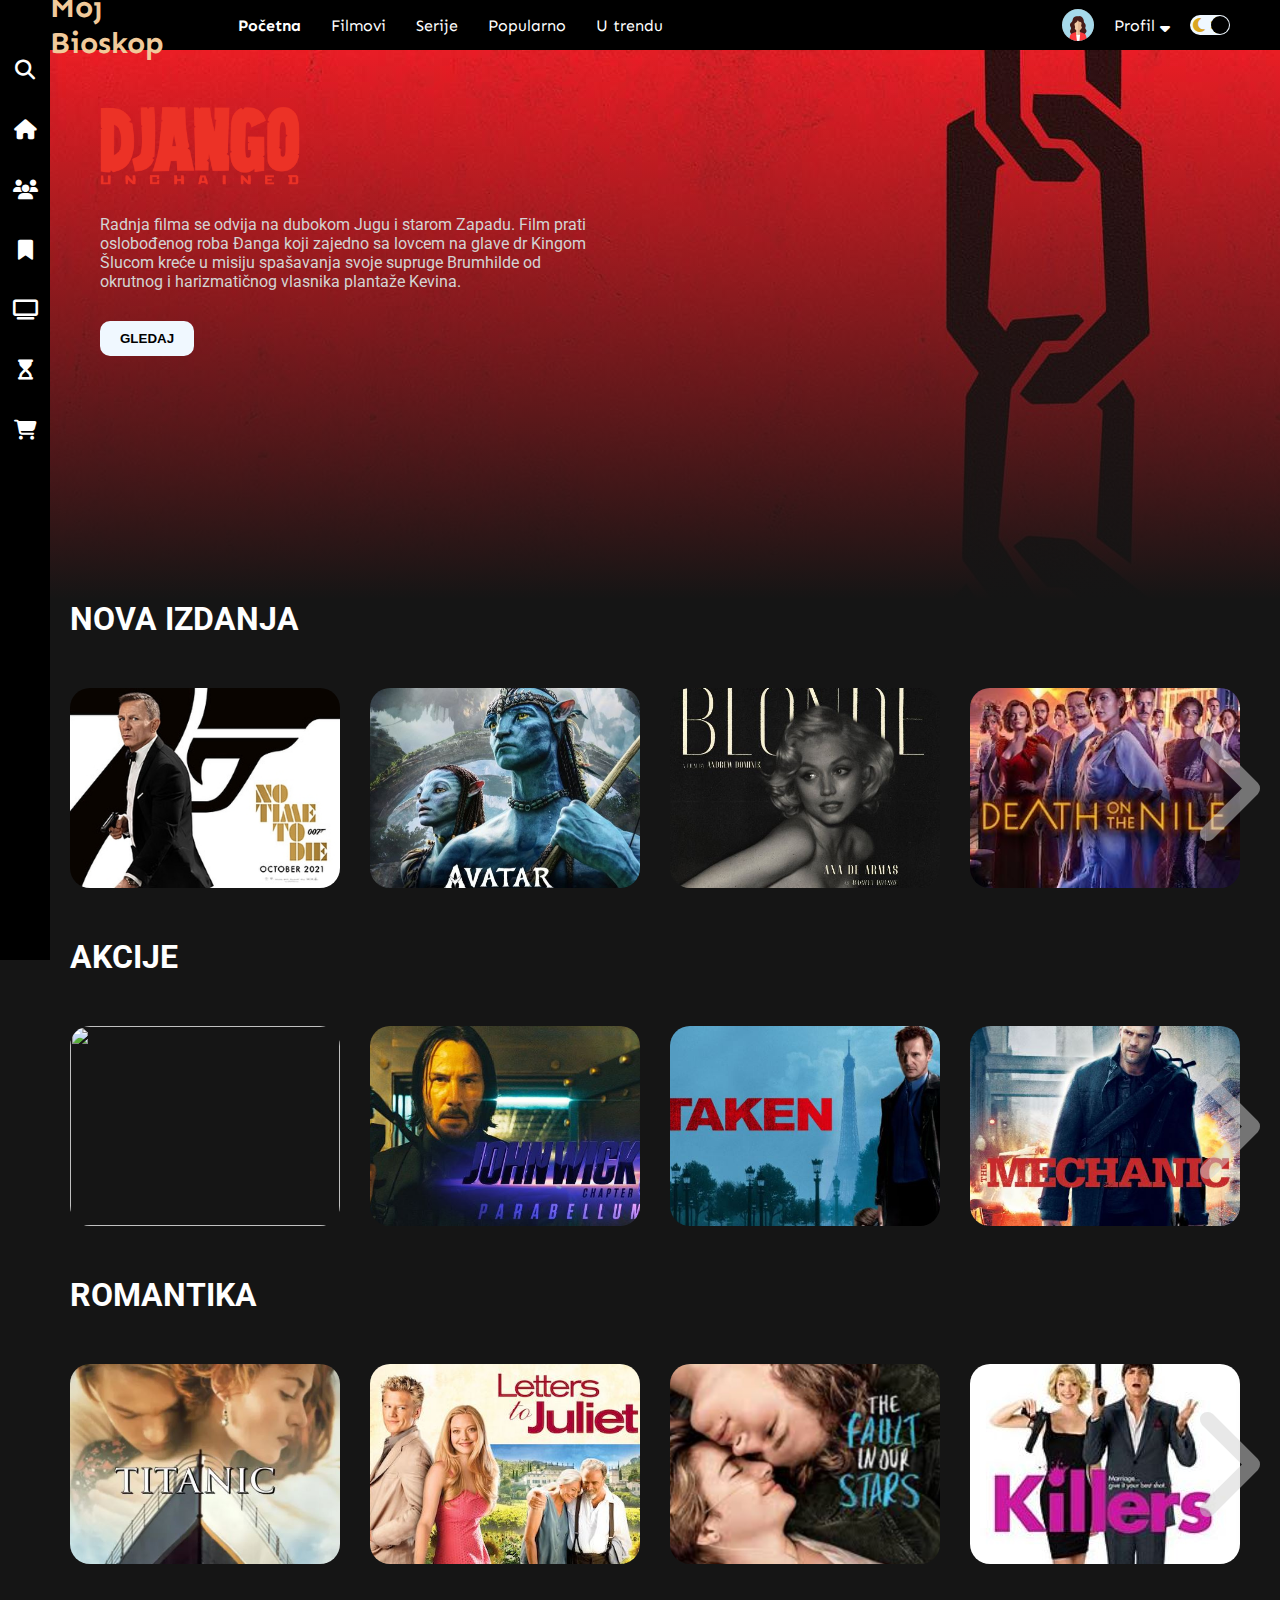
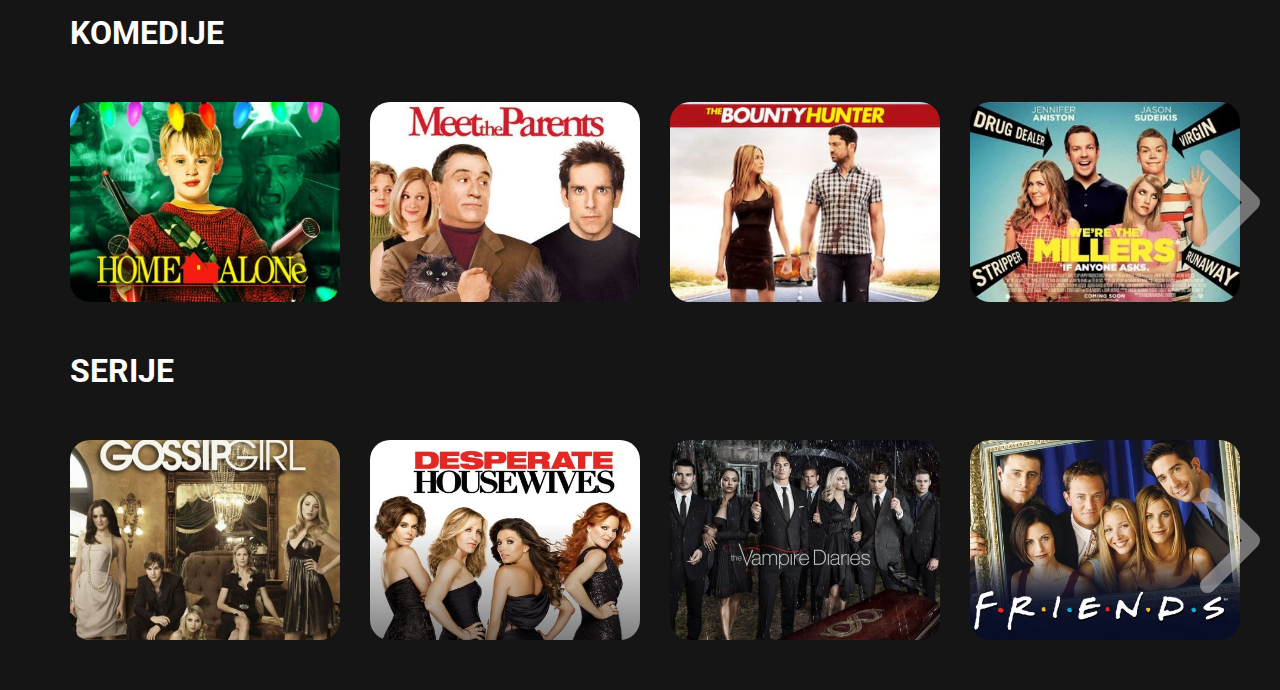
==== movieapp/index.html @ e9ca4442 "Updated" ====
<html lang="en">
<head>
    <meta charset="UTF-8">
    <meta http-equiv="X-UA-Compatible" content="IE=edge">
    <meta name="viewport" content="width=device-width, initial-scale=1.0">
    <link rel="stylesheet" href="style.css">
    <link rel="preconnect" href="https://fonts.googleapis.com">
<link rel="preconnect" href="https://fonts.gstatic.com" crossorigin>
<link href="https://fonts.googleapis.com/css2?family=Roboto:wght@100;300;400;500;700;900&family=Sen:wght@400;700;800&display=swap" rel="stylesheet">
<link rel="stylesheet" href="https://cdnjs.cloudflare.com/ajax/libs/font-awesome/6.2.1/css/all.min.css">
    <title>Movie Design</title>
</head>
<body>
    <div class="navbar">
        <div class="navbar-container">
            <div class="logo-container"><h1 class="logo">Moj Bioskop</h1></div>
            <div class="menu-container">
                <ul class="menu-list">
                    <li class="menu-list-item active">Početna</li>
                    <li class="menu-list-item">Filmovi</li>
                    <li class="menu-list-item">Serije</li>
                    <li class="menu-list-item">Popularno</li>
                    <li class="menu-list-item">U trendu</li>
                    
                </ul>
            </div>
            <div class="profile-container">
                <img class="profile-picture" src="img/avatar.jpg" alt="">
                <div class="profile-text-container">
                    <span class="profile-text">Profil</span>
                    <i class="fa-solid fa-sort-down"></i>
                </div>
                <div class="toggle">
                    <i class="fa-solid fa-moon toggle-icon"></i>
                    <i class="fa-solid fa-sun toggle-icon"></i>
                    <div class="toggle-ball"></div>
                </div>
            </div>
        </div>
    </div>
    <div class="sidebar">
        <i class="left-menu-icon fa-solid fa-magnifying-glass"></i>
        <i class="left-menu-icon fa-solid fa-house"></i>
        <i class="left-menu-icon fa-solid fa-users"></i>
        <i class="left-menu-icon fa-solid fa-bookmark"></i>
        <i class="left-menu-icon fa-solid fa-tv"></i>
        <i class="left-menu-icon fa-solid fa-hourglass-start"></i>
        <i class="left-menu-icon fa-solid fa-cart-shopping"></i>
        
    </div>
    <div class="container">
        <div class="content-container">
            <div class="featured-content"
            style="background: linear-gradient(to bottom, rgba(0,0,0,0), #151515), url('img/f-1.jpg');"
            >
            <img class="featured-titile" src="img/f-t-1.png" alt="">
            <p class="featured-desc">Radnja filma se odvija na dubokom Jugu i starom Zapadu. Film prati oslobođenog roba Đanga
                koji zajedno sa lovcem na glave dr Kingom Šlucom kreće u misiju spašavanja svoje supruge Brumhilde od okrutnog i 
                harizmatičnog vlasnika plantaže Kevina.
            </p>
                <button class="featured-button">GLEDAJ</button>

            </div>
            <div class="movie-list-container">
                <h1 class="movie-list-title">NOVA IZDANJA</h1>
                <div class="movie-list-wrapper">
                    <div class="movie-list">
                        <div class="movie-list-item">
                            <img class="movie-list-item-img" src="img/notimetodie.jpg" alt="">
                             <span class="movie-list-item-title">No Time To Die</span>
                            <p class="movie-list-item-desc">Bond je u misiji u kojoj je potrebno da izbavi kidnapovanog naučnika. Misija navešće Bonda na trag misterioznom 
                                zlikovcu koji je naoružan opasnom tehnologijom. </p>
                                <button class="movie-list-item-button">GLEDAJ</button> 
                        </div>
                        <div class="movie-list-item">
                            <img class="movie-list-item-img" src="img/avatar2.JPG" alt="">
                             <span class="movie-list-item-title">Avatar 2</span>
                            <p class="movie-list-item-desc">Džejk Sali živi sa porodicom na planeti Pandori. Kada se vrati poznati neprijatelj koji 
                             želi da ih uništi, Džejk sa vojskom naroda Navi pokušava da zaštiti planetu.</p>
                                <button class="movie-list-item-button">GLEDAJ</button> 
                        </div>
                        <div class="movie-list-item">
                            <img class="movie-list-item-img" src="img/blonde.JPG" alt="">
                             <span class="movie-list-item-title">Blonde</span>
                            <p class="movie-list-item-desc">Blonde je američki biografski film koji prikazuje život i karijeru američke glumice
                                Merlin Monro.</p>
                                <button class="movie-list-item-button">GLEDAJ</button> 
                        </div>
                        <div class="movie-list-item">
                            <img class="movie-list-item-img" src="img/nile.JPG" alt="">
                             <span class="movie-list-item-title">Death On The Nile</span>
                            <p class="movie-list-item-desc">Putovanje parobrodom rekom Nil za detektiva Herkula Poaroa pretvara 
                                se u potragu za ubicom, u trenucima kada se medeni mesec savršenog para tragično završava.</p>
                                <button class="movie-list-item-button">GLEDAJ</button> 
                        </div>
                        <div class="movie-list-item">
                            <img class="movie-list-item-img" src="img/smile.JPG" alt="">
                             <span class="movie-list-item-title">Smile</span>
                            <p class="movie-list-item-desc">Dok nezamislivi užas počinje da obuzima njen život, Rouz mora da se 
                                suoči sa svojom prošlošću, kako bi pobegla od svoje zastrašujuće, nove stvarnosti.</p>
                                <button class="movie-list-item-button">GLEDAJ</button> 
                        </div>
                        <div class="movie-list-item">
                            <img class="movie-list-item-img" src="img/ticket.JPG" alt="">
                             <span class="movie-list-item-title">Ticket To Paradise</span>
                            <p class="movie-list-item-desc">Bivši partneri koji se nalaze na zajedničkoj misiji da spreče svoju 
                                zaljubljenu ćerku da napravi istu grešku koju su i oni sami nekada napravili.</p>
                                <button class="movie-list-item-button">GLEDAJ</button> 
                        </div>
                        <div class="movie-list-item">
                            <img class="movie-list-item-img" src="img/blacklight.JPG" alt="">
                             <span class="movie-list-item-title">Blacklight</span>
                            <p class="movie-list-item-desc">Travis Blok je vladin operativac koji je zadužen za izvlačenje tajnih
                                 agenata iz opasnih situacija. Kada otkrijena američke građane, Blok se nađe na nišanu ljudi za koje radi.</p>
                                <button class="movie-list-item-button">GLEDAJ</button> 
                        </div>
                        
                    </div>
                    <i class="fa-solid fa-chevron-right arrow"></i>
                </div>
            </div>

            <div class="movie-list-container">
                <h1 class="movie-list-title">AKCIJE</h1>
                <div class="movie-list-wrapper">
                    <div class="movie-list">

                        <div class="movie-list-item">
                            <img class="movie-list-item-img" src="img/salt.jpg" alt="">
                             <span class="movie-list-item-title">Salt</span>
                            <p class="movie-list-item-desc">Radnja filma prati napore agenta CIA, Evelin Salt, da dokaže svoju nevinost. 
                                Optužena je da je dvostruki tajni agent i da radi u korist Rusa.</p>
                                <button class="movie-list-item-button">GLEDAJ</button> 
                        </div>
                        <div class="movie-list-item">
                            <img class="movie-list-item-img" src="img/johnwick.JPG" alt="">
                             <span class="movie-list-item-title">John Wick 3</span>
                            <p class="movie-list-item-desc">Džon Vik-a love jer mu je raspisana poternica od 14 miliona 
                                dolara i zato što je prekršio osnovno pravilo hotela Continental, a to je 'Ne ubij u hotelu'.</p>
                                <button class="movie-list-item-button">GLEDAJ</button> 
                        </div>
                        <div class="movie-list-item">
                            <img class="movie-list-item-img" src="img/taken1.JPG" alt="">
                             <span class="movie-list-item-title">Taken</span>
                            <p class="movie-list-item-desc">Dve tinejdžerke su oteli trgovci belim robljem na njihovom putovanju u Pariz.
                                Brajan će učiniti sve da pronadje svoju ćerku.
                            </p>
                                <button class="movie-list-item-button">GLEDAJ</button> 
                        </div>
                        <div class="movie-list-item">
                            <img class="movie-list-item-img" src="img/mechanic.JPG" alt="">
                             <span class="movie-list-item-title">Mechanic</span>
                            <p class="movie-list-item-desc">Elitni ubica koji poštuje stroga pravila ponašanja i ima jedinstveni talenat za
                                besprimetno uklanjanje mete.</p>
                                <button class="movie-list-item-button">GLEDAJ</button> 
                        </div>
                        <div class="movie-list-item">
                            <img class="movie-list-item-img" src="img/tomkruz.JPG" alt="">
                             <span class="movie-list-item-title">Mission Impossible</span>
                            <p class="movie-list-item-desc">Itan će okupiti svoj tim i udružiti snage sa nekadašnjom britanskom agentkinjom, 
                                Ajlom koja je možda pripadnica ove otpadničke nacije, jer će se grupa suočiti sa najtežom nemogućom misijom ikad.</p>
                                <button class="movie-list-item-button">GLEDAJ</button> 
                        </div>
                        <div class="movie-list-item">
                            <img class="movie-list-item-img" src="img/Skyfall.jpg" alt="">
                             <span class="movie-list-item-title">Skyfall</span>
                            <p class="movie-list-item-desc">Radnja prati Bondove napore da razotkrije pozadinu terorističkog napada na londonsko sedište MI6, 
                                pri čemu će on morati da se suoči sa neprijatnim detaljima sopstvene prošlosti.</p>
                                <button class="movie-list-item-button">GLEDAJ</button> 
                        </div>
                        <div class="movie-list-item">
                            <img class="movie-list-item-img" src="img/divergent.JPG" alt="">
                             <span class="movie-list-item-title">Divergent</span>
                            <p class="movie-list-item-desc">Tris se ne uklapa ni u jednu grupu, ona je drugačija i to mora da sakrije. 
                                Kada otkrije zaveru kojoj je cilj da se unište svi koji su različiti, Tris će morati da otkrije šta ih čini toliko drugačijim da su opasni.</p>
                                <button class="movie-list-item-button">GLEDAJ</button> 
                        </div>
                        
                    </div>
                    <i class="fa-solid fa-chevron-right arrow"></i>
                </div>
            </div>

            <div class="movie-list-container">
                <h1 class="movie-list-title">ROMANTIKA</h1>
                <div class="movie-list-wrapper">
                    <div class="movie-list">
                        <div class="movie-list-item">
                            <img class="movie-list-item-img" src="img/titanic.JPG" alt="">
                             <span class="movie-list-item-title">Titanic</span>
                            <p class="movie-list-item-desc">Prelepa ljubavna priča o dvoje mladih, Džeku i Rouz, koji su se igrom slučaja
                                upoznali na tada najvećem i najglamuroznijem brodu Titaniku.</p>
                                <button class="movie-list-item-button">GLEDAJ</button> 
                        </div>
                        <div class="movie-list-item">
                            <img class="movie-list-item-img" src="img/lett.JPG" alt="">
                             <span class="movie-list-item-title">Letters To Juliet</span>
                            <p class="movie-list-item-desc">Mlada Amerikanka Sofi putuje u Veronu, grad ljubavi Romea i Julije, i 
                                tamo se pridruzuje grupi volontera koja odgovara na pisma Juliji u kojima se traže ljubavni saveti. </p>
                                <button class="movie-list-item-button">GLEDAJ</button> 
                        </div>
                        <div class="movie-list-item">
                            <img class="movie-list-item-img" src="img/thefaultstars.JPG" alt="">
                             <span class="movie-list-item-title">The Fault In Our Stars</span>
                            <p class="movie-list-item-desc">Hejzel i Gas su tinejdzeri koje spaja ljubav koja ih odvodi na nezaboravno putovanje. 
                                Pošto boluju od teške bolesti, njihov odnos je poseban zbog načina i mesta na kom su se upoznali.</p>
                                <button class="movie-list-item-button">GLEDAJ</button> 
                        </div>
                        <div class="movie-list-item">
                            <img class="movie-list-item-img" src="img/killers.JPG" alt="">
                             <span class="movie-list-item-title">Killers</span>
                            <p class="movie-list-item-desc">Džen se nevoljno pridružuje svojim roditeljima na putovanju po francuskoj rivijeri gde 
                                upoznaje muškarca iz svojih snova, zasenjujućeg i zgodnog Spensera Aimesa. </p>
                                <button class="movie-list-item-button">GLEDAJ</button> 
                        </div>
                        <div class="movie-list-item">
                            <img class="movie-list-item-img" src="img/kiss.JPG" alt="">
                             <span class="movie-list-item-title">The Kisssing Booth</span>
                            <p class="movie-list-item-desc">Život lepe tinejdžerke koja pravi štand za poljpce zbog onog u kojeg je tajno zaljubljena.</p>
                                <button class="movie-list-item-button">GLEDAJ</button> 
                        </div>
                        <div class="movie-list-item">
                            <img class="movie-list-item-img" src="img/theproposal.JPG" alt="">
                             <span class="movie-list-item-title">The Proposal</span>
                            <p class="movie-list-item-desc"> Kada Margaret, urednica iz New Yorka bude suočena s mogućnom deportacijom u rodnu Kanadu,
                                 ona izjavljuje da je verena za svog pomoćnika Andrewa kojeg već godinama muči.</p>
                                <button class="movie-list-item-button">GLEDAJ</button> 
                        </div>
                        <div class="movie-list-item">
                            <img class="movie-list-item-img" src="img/justgo.JPG" alt="">
                             <span class="movie-list-item-title">Just Go With It</span>
                            <p class="movie-list-item-desc">Adam Sendler glumi plastičnog kirurga Koji, kako bi osvojio Ženska srca, laze 
                                da je oženjen i da živi u nesrećnom braku.</p>
                                <button class="movie-list-item-button">GLEDAJ</button> 
                        </div>
                        
                    </div>
                    <i class="fa-solid fa-chevron-right arrow"></i>
                </div>
            </div>


            <div class="movie-list-container">
                <h1 class="movie-list-title">KOMEDIJE</h1>
                <div class="movie-list-wrapper">
                    <div class="movie-list">
                        <div class="movie-list-item">
                            <img class="movie-list-item-img" src="img/homealone.JPG" alt="">
                             <span class="movie-list-item-title">Home Alone</span>
                            <p class="movie-list-item-desc">Porodica greškom zaboravlja Kevina kod kuće i odlazi u Francusku.
                                On ostaje sam, a kuću počinju da opsedaju lopovi Hari i Marv. Kevin će učiniti sve da je odbrani.
                            </p>
                                <button class="movie-list-item-button">GLEDAJ</button> 
                        </div>
                        <div class="movie-list-item">
                            <img class="movie-list-item-img" src="img/meet.JPG" alt="">
                             <span class="movie-list-item-title">Meet The Parents</span>
                            <p class="movie-list-item-desc">Greg Foker je zaljubljen u Pem Berns, i predstojeći vikend će provesti u kući njenih roditelja 
                               međutim, kada se Greg upozna s njima, stvari brzo počinju da se kreću nizbrdo.</p>
                                <button class="movie-list-item-button">GLEDAJ</button> 
                        </div>
                        <div class="movie-list-item">
                            <img class="movie-list-item-img" src="img/bountyhunter.JPG" alt="">
                             <span class="movie-list-item-title">The Bounty Hunter</span>
                            <p class="movie-list-item-desc">Lovac na ucenjene glave Majlo Bojd nema sreće u svojoj profesiji. 
                                Dobija zadatak da privede jednu osobu koja je pobegla nakon isplate kaucije, ta osoba je njegova bivša žena, Nikol. </p>
                                <button class="movie-list-item-button">GLEDAJ</button> 
                        </div>
                        <div class="movie-list-item">
                            <img class="movie-list-item-img" src="img/millers.JPG" alt="">
                             <span class="movie-list-item-title">We're The Millers</span>
                            <p class="movie-list-item-desc">Kako bi skinuo sumnju policije i graničara sa sebe, Dejvid Klark, sitni diler, 
                                angažuje troje komšija da glume njegovu "normalnu" i pristojnu porodicu.</p>
                                <button class="movie-list-item-button">GLEDAJ</button> 
                        </div>
                        <div class="movie-list-item">
                            <img class="movie-list-item-img" src="img/duplex.JPG" alt="">
                             <span class="movie-list-item-title">Duplex</span>
                            <p class="movie-list-item-desc">Alex i Nancy napokon nailaze na ono što oni smatraju stanom iz snova.
                                Tako su mislili dok nisu upoznali svoju komšinicu na prvi pogled finu,ali ustvari mrzovoljnu i čangrizavu staricu.</p>
                                <button class="movie-list-item-button">GLEDAJ</button> 
                        </div>
                        <div class="movie-list-item">
                            <img class="movie-list-item-img" src="img/pinkpanter.JPG" alt="">
                             <span class="movie-list-item-title">The Pink Panther</span>
                            <p class="movie-list-item-desc">Inspektor Kluzo dobija najvažniji zadatak u karijeri: rešavanje ubistva
                                fudbalskog trenera i pronalaženje ružičastog dijamanta koji mu je pripadao.
                            </p>
                                <button class="movie-list-item-button">GLEDAJ</button> 
                        </div>
                        <div class="movie-list-item">
                            <img class="movie-list-item-img" src="img/thehangover.JPG" alt="">
                             <span class="movie-list-item-title">The Hangover</span>
                            <p class="movie-list-item-desc">Radnja filma prati tri drugara koji žele da proslave momačko veče u Las Vegasu.
                                Nakon lude noći, ujutru u apartmanu pronalaze tigra, bebu, a mladoženje nema nigde.
                            </p>
                                <button class="movie-list-item-button">GLEDAJ</button> 
                        </div>
                       
                        
                    </div>
                    <i class="fa-solid fa-chevron-right arrow"></i>
                </div>
            </div>


            <div class="movie-list-container">
                <h1 class="movie-list-title">SERIJE</h1>
                <div class="movie-list-wrapper">
                    <div class="movie-list">
                        <div class="movie-list-item">
                            <img class="movie-list-item-img" src="img/gossipgirl.JPG" alt="">
                             <span class="movie-list-item-title">Gossip Girl</span>
                            <p class="movie-list-item-desc">Živote adolescenata sa Menhetna u korak prati Tračara za koju niko ne zna ko je.
                                Ona objavljuje sve o njihovim životima na istoimenom blogu.</p>
                                <button class="movie-list-item-button">GLEDAJ</button> 
                        </div>
                        <div class="movie-list-item">
                            <img class="movie-list-item-img" src="img/desperate.JPG" alt="">
                             <span class="movie-list-item-title">Desperate Housewives</span>
                            <p class="movie-list-item-desc">Serija prati uspone i padove u životima najboljih drugarica koje žive u istoj
                                ulici i dele sve detalje i dešavanja međusobno. 
                            </p>
                                <button class="movie-list-item-button">GLEDAJ</button> 
                        </div>
                        <div class="movie-list-item">
                            <img class="movie-list-item-img" src="img/vampire.JPG" alt="">
                             <span class="movie-list-item-title">The Vampire Diaries</span>
                            <p class="movie-list-item-desc">Kada Stefan, novi učenik srednje škole u Mystic Fallsu, ugleda Elenu odmah se zaljubi u nju. 
                                Nakon nekog vremena, Elena sazna da je on vampir. </p>
                                <button class="movie-list-item-button">GLEDAJ</button> 
                        </div>
                        <div class="movie-list-item">
                            <img class="movie-list-item-img" src="img/friends.JPG" alt="">
                             <span class="movie-list-item-title">Friends</span>
                            <p class="movie-list-item-desc">Serija prati komične i romantične živote prijatelja koji žive u NewYork-u.</p>
                                <button class="movie-list-item-button">GLEDAJ</button> 
                        </div>
                        
                        <div class="movie-list-item">
                            <img class="movie-list-item-img" src="img/gameofthrones.JPG" alt="">
                             <span class="movie-list-item-title">Game Of Thrones</span>
                            <p class="movie-list-item-desc">Priča pratne mnogobrojne događaje koji se dešavaju u sedam različitih kraljevstva.</p>
                                <button class="movie-list-item-button">GLEDAJ</button> 
                        </div>

                        <div class="movie-list-item">
                            <img class="movie-list-item-img" src="img/pretty.JPG" alt="">
                             <span class="movie-list-item-title">Pretty Little Liars</span>
                            <p class="movie-list-item-desc">Nakon nestanka Alison, ostatku društva počinju da se dešavaju čudne stvari.
                                Misteriozna osoba "A" im šalje uznemiravajuće poruke.
                            </p>
                                <button class="movie-list-item-button">GLEDAJ</button> 
                        </div>
                        
                        <div class="movie-list-item">
                            <img class="movie-list-item-img" src="img/lucifer.JPG" alt="">
                             <span class="movie-list-item-title">Lucifer</span>
                            <p class="movie-list-item-desc">Čuvar pakla silazi sa neba i upoznaje detektivku u koju se zaljubljuje i
                                kojoj pomaže da reši niz ubistava.
                            </p>
                                <button class="movie-list-item-button">GLEDAJ</button> 
                        </div>
                        
                    </div>
                    <i class="fa-solid fa-chevron-right arrow"></i>
                </div>
            </div>

            

        </div>
    </div>
    <script src="app.js"></script>
</body>
</html>
---- movieapp/style.css ----
* {
    margin: 0;
}


body {
    font-family: 'Roboto', sans-serif;
}

.navbar {
    width: 100%;
    height: 50px;
    background-color: black;
}

.navbar-container {
    display: flex;        /* flex jer ce sva polja biti horizontalna */
    align-items: center;
    font-family: 'Sen', sans-serif;
    padding: 0 50px;
    height: 100%;
    color: white;

}

.profile-picture {
    height: 32px;
    width: 32px;
    border-radius: 50%;
    object-fit: cover;
}

.toggle {
    width: 40px;
    height: 20px;
    background-color: aliceblue;
    border-radius: 30px;
    display: flex;
    justify-content: space-around;
    align-items: center;
    position: relative;
}

.toggle-icon {
    color:goldenrod;
}

.toggle-ball {
    width: 18px;
    height: 18px;
    background-color: black;
    position: absolute;
    right: 1px;
    border-radius: 50%;
    cursor: pointer;
    transition: 1s ease all;
}

.profile-container {
    flex: 2;
    display: flex;
    align-items: center;
    justify-content: flex-end;
    
}

.profile-text-container {
    margin: 0 20px;
}

.logo {
    font-family: 'Sen', sans-serif;
    font-size: 30px;
    color: rgb(241, 202, 155);
}

.logo-container {
    flex: 1;
    
}

.menu-container {
    flex: 5;
    
}

.menu-list {
    display: flex;
    list-style: none;
}

.menu-list-item {
    margin-right: 30px;
}

.menu-list-item.active {
    font-weight: bold;
}



.sidebar {
    width: 50px;
    height: 100%;
    background-color: black;
    position: fixed;
    top: 0;
    display: flex;
    flex-direction: column;
    align-items: center;
    padding-top: 60px;
}

.left-menu-icon {
    color: white;
    font-size: 20px;
    margin-bottom: 40px;
}

.container {
    background-color: #151515;
    min-height: calc(100vh - 50px);
    color: white;
}

.content-container {
    margin-left: 50px;
}

.featured-content {
    height: 50vh;
    padding: 50px
    
    
    
}

.featured-titile {
    width: 200px;
}

.featured-desc {
    width: 500px;
    color: lightgray;
    margin: 30 0;
}

.featured-button {
    background-color: aliceblue;
    color: black;
    padding: 10px 20px;
    border-radius: 10px;
    border: none;
    outline: none;
    font-weight: bold;
}

.movie-list-container {
    padding: 0 20px;
}

.movie-list-wrapper{
    position: relative;
    overflow: hidden;
}

.movie-list {
    display: flex;
    align-items: center;
    height: 300px;
    transform: translateX(0);
    transition: all 1s ease-in-out;
}

.movie-list-item {
    margin-right: 30px;
    position: relative;
    
}

.movie-list-item:hover .movie-list-item-img {
    transform: scale(1.2); /*povecava se slika*/
    margin: 0 30px;
    opacity: 0.5;

}

.movie-list-item:hover .movie-list-item-title,
.movie-list-item:hover .movie-list-item-desc,
.movie-list-item:hover .movie-list-item-button {
    opacity: 1;
}

.movie-list-item-img {
    transition: all 1s ease-in-out;
    width: 270px;
    height: 200px;
    object-fit: cover;
    border-radius: 20px;

}

.movie-list-item-title {
    background-color: #333;
    padding: 0 10px;
    font-size: 21px;
    font-weight: bold;
    position: absolute;
    width: 220px;
    top: 10%;
    left: 50px;
    opacity: 0;
    transition: 1s all ease;

}

.movie-list-item-desc {
    background-color: #333;
    padding:10px;
    font-size: 14px;
    position: absolute;
    width: 220px;
    top: 30%;
    left: 50px;
    opacity: 0; 
    transition: 1s all ease;

}

.movie-list-item-button {
    padding: 5px;
    background-color: aliceblue;
    color: black;
    border-radius: 10px;
    outline: none;
    border: none;
    cursor: pointer;
    position: absolute;
    bottom: 5px;
    left: 50px;
    font-weight: bold;
    opacity: 0; 
    transition: 1s all ease;
}

.arrow {
    font-size: 120px;
    position: absolute;
    top: 90px;
    right: 0;
    color: lightgray;
    opacity: 0.5;
    cursor: pointer;
}

.container.active {
    background-color: white;
}

.movie-list-title.active {
    color: black;
}

.navbar-container.active {
    background-color: white;
    color: black;
}

.sidebar.active {
    background-color: white;
}

.left-menu-icon.active {
    color: black;
}

.toggle.active {
    background-color: black;
}

.toggle-ball.active {
    background-color: white;
    transform: translateX(-20px);
}

@media only screen and (max-width: 940px) {
    .menu-container{
        display: none;
    }
}
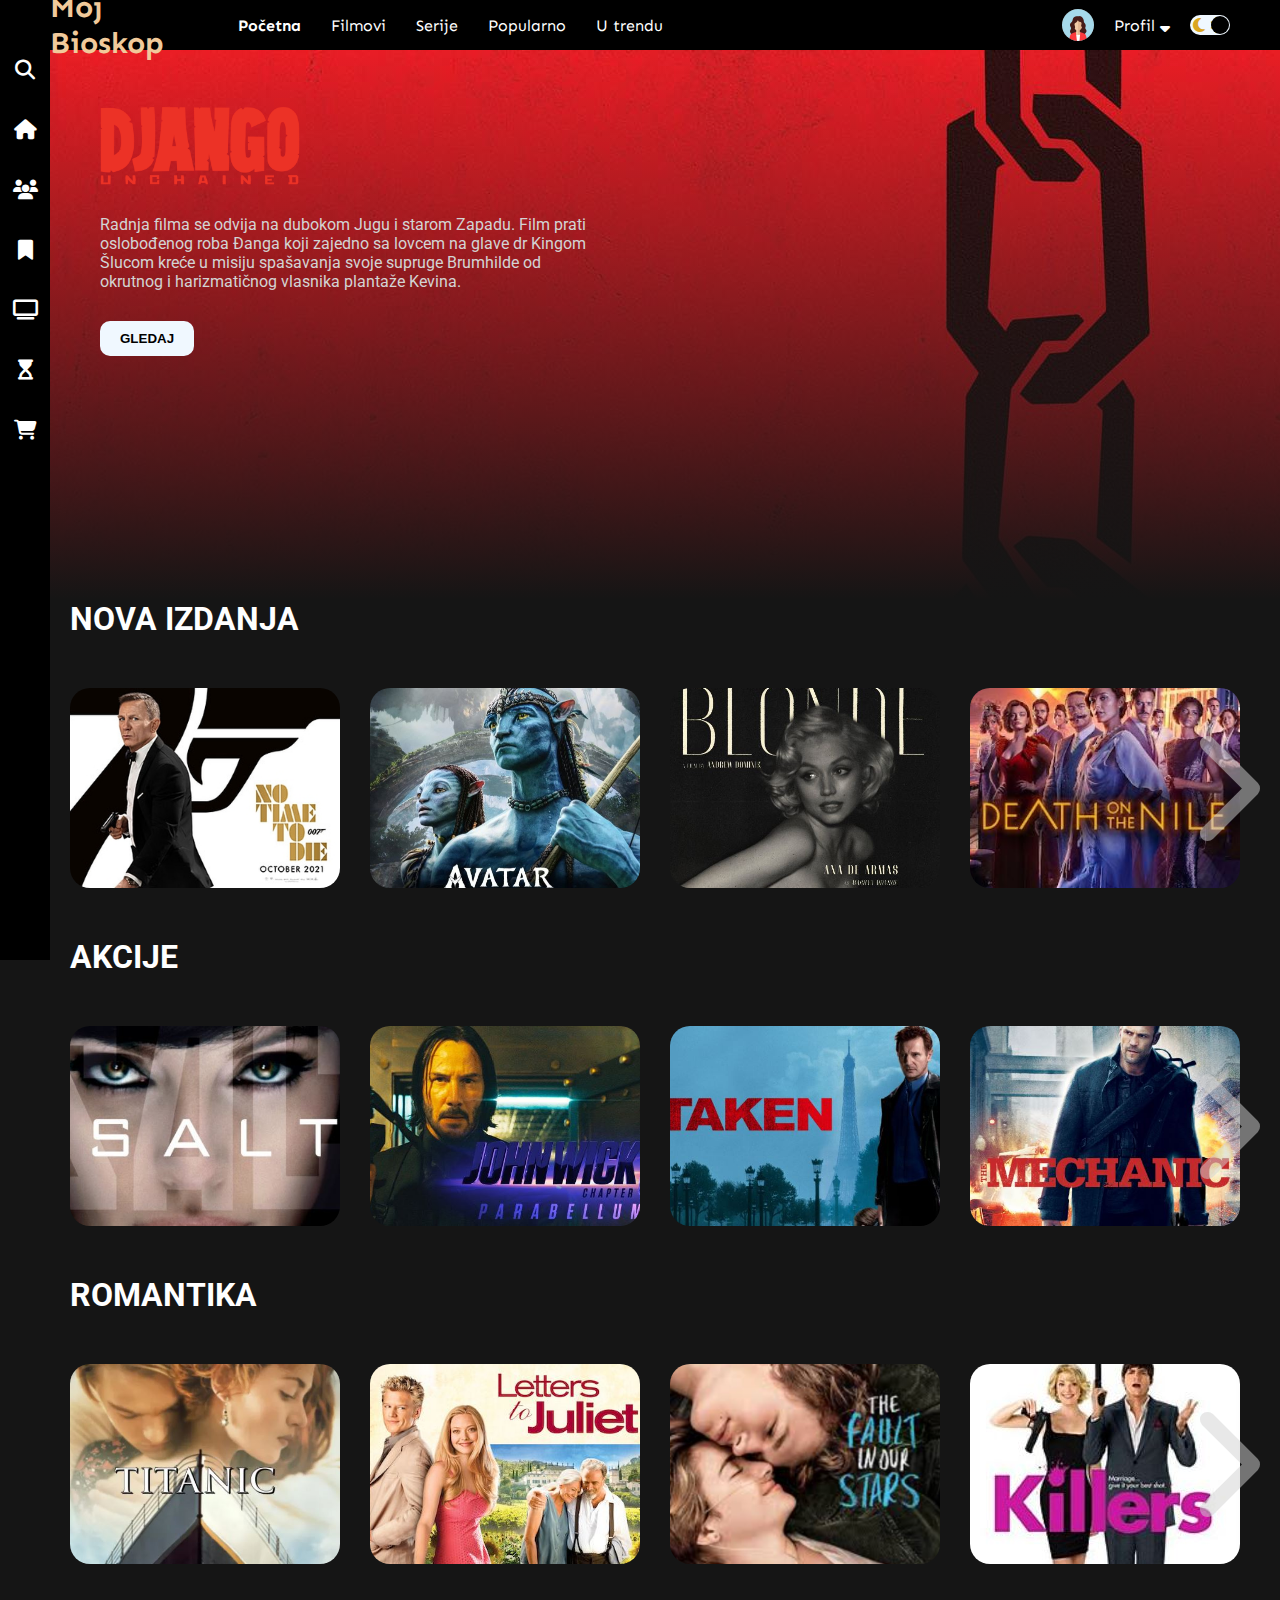
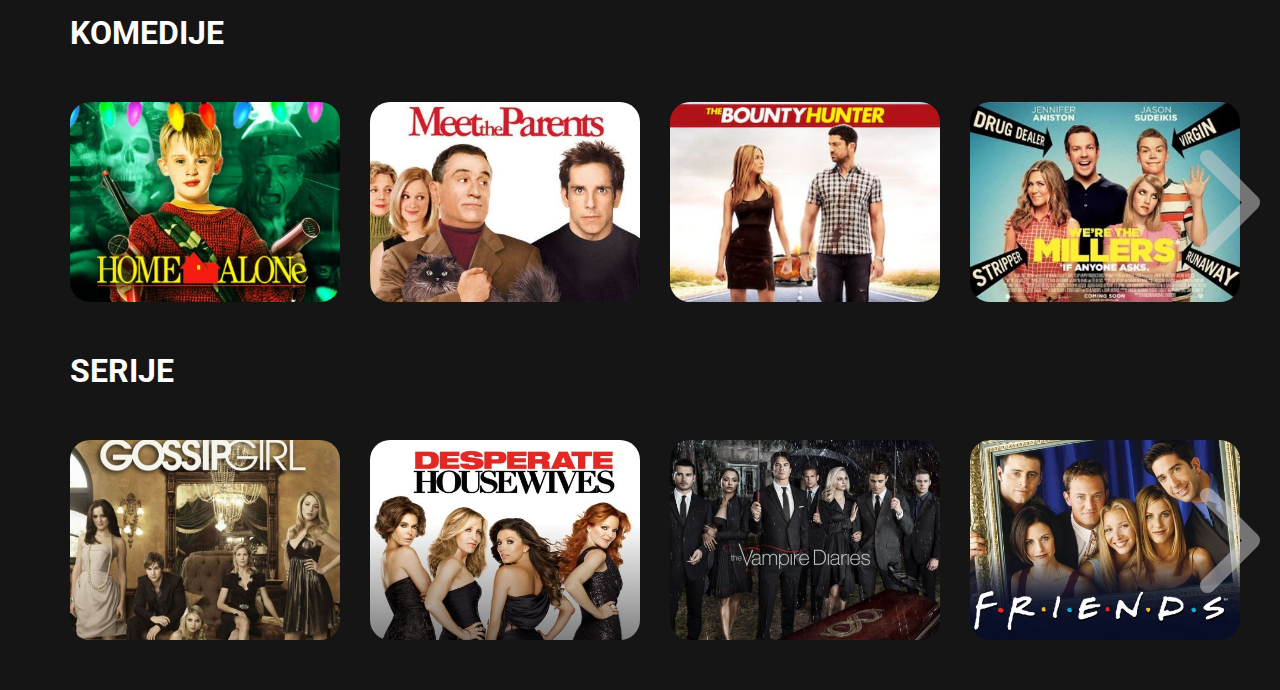
==== commit 4fd83cad: "Updated" ====
--- a/movieapp/index.html
+++ b/movieapp/index.html
@@ -126,7 +126,7 @@
                     <div class="movie-list">
 
                         <div class="movie-list-item">
-                            <img class="movie-list-item-img" src="img/salt.jpg" alt="">
+                            <img class="movie-list-item-img" src="img/salt.JPG" alt="">
                              <span class="movie-list-item-title">Salt</span>
                             <p class="movie-list-item-desc">Radnja filma prati napore agenta CIA, Evelin Salt, da dokaže svoju nevinost. 
                                 Optužena je da je dvostruki tajni agent i da radi u korist Rusa.</p>
